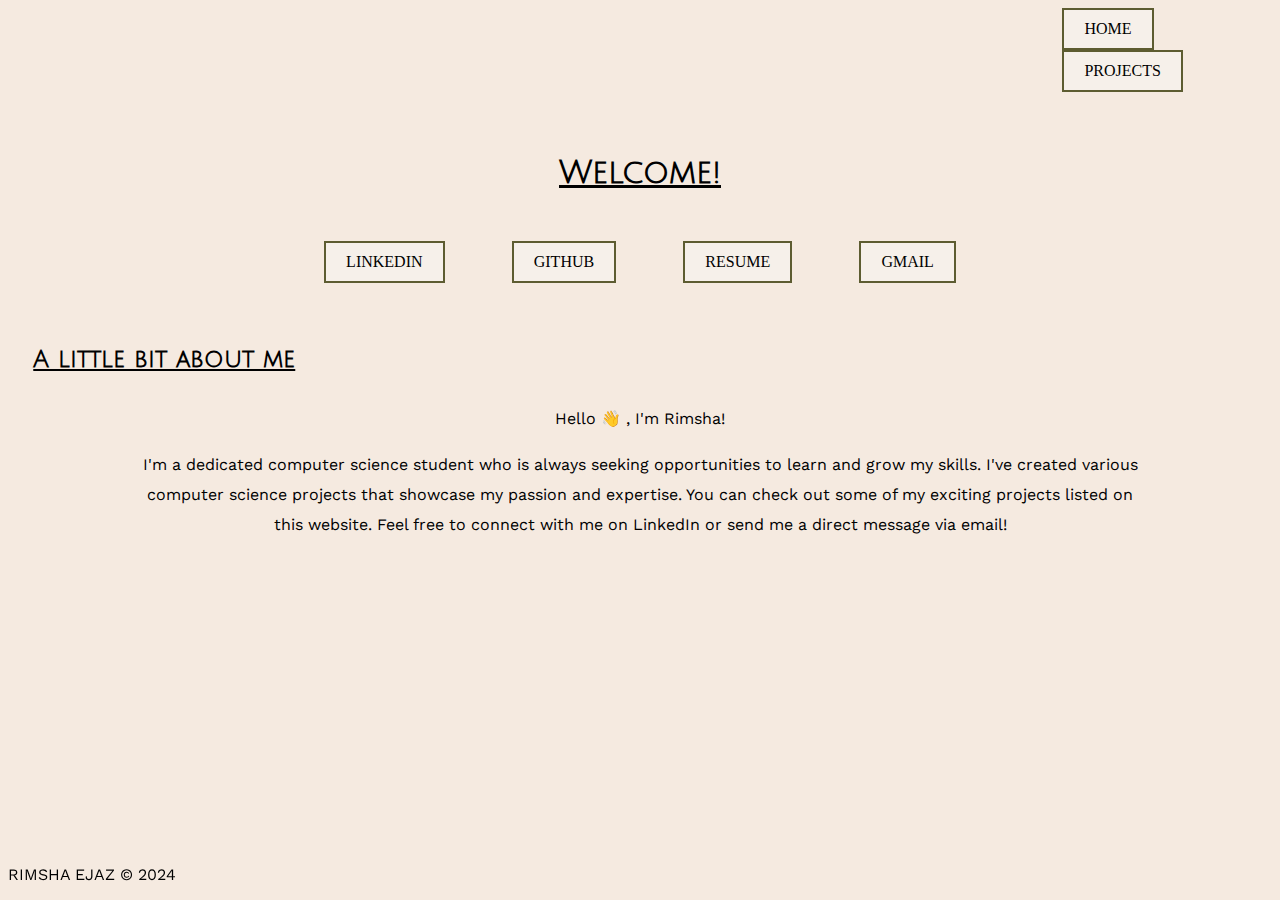
==== index.html @ baedec99 "Add files via upload" ====
<!DOCTYPE html>
<html>
  <head>
    <meta charset="utf-8" />
    <meta http-equiv="X-UA-Compatible" content="IE=edge" />
    <title>Rimsha Ejaz</title>
    <link rel="icon" href="images/favicon.ico">
    <meta name="viewport" content="width=device-width, initial-scale=1" />
    <link rel="stylesheet" type="text/css" media="screen" href="main.css" />

    <link rel="apple-touch-icon" sizes="180x180" href="/apple-touch-icon.png">
    <link rel="icon" type="image/png" sizes="32x32" href="/favicon-32x32.png">
    <link rel="icon" type="image/png" sizes="16x16" href="/favicon-16x16.png">
    <link rel="manifest" href="/site.webmanifest">
  </head>

  <body>
    <nav id="links" class="main-links">
      <a class="main-links" href="index.html">HOME</a>
      <a class="main-links" href="project.html">PROJECTS</a>
  </nav>
    <header>
      <h1>Welcome!</h1>
    </header>
    <main>
      <section>
        <article class="contact-links">
          <a class="contact" href="https://www.linkedin.com/in/rimsha-e-67912b248/" target="_blank">LINKEDIN</a>
          <a class="contact" href="https://github.com/rimshaejaz" target="_blank">GITHUB</a>
          <a class="contact" href="/Users/rimshaejaz/Downloads/Resume/Rimsha Ejaz CS Resume 2025.pdf" target="_blank">RESUME</a>
          <a class="contact" href="mailto:ejazrimsha76@gmail.com" target="_blank">GMAIL</a>
        </article>
        <article class="intro-para">
          <h2 class="intro">A little bit about me</h2>
          <p class="intro">Hello <span class="wave">👋</span> , I'm Rimsha! </p>
          <p class="intro">
            I'm a dedicated computer science student who is 
            always seeking opportunities to learn and grow my skills. I've created various computer
            science projects that showcase my passion and expertise. You can
            check out some of my exciting projects listed on this website. Feel free to connect with me 
            on LinkedIn or send me a direct message via email! 
          </p>
        </article>
      </section>
    </main>
    <footer id="footer" class="footer"><p>RIMSHA EJAZ &copy 2024</p></footer>
  </body>
</html>
---- main.css ----
/*  ===== MOBILE styles (reside at the top and are inherited by all devices) ===== */
/*  ===== See tablet, desktop, and print @media queries at the bottom. */


/*   ----- Imports  -----  */
  /* @import 'node_modules/modern-normalize/modern-normalize.css';  npm install modern-normalize  Resets elements for browser consistency.  https://www.npmjs.com/package/modern-normalize */         
  /* @import "component1.css";   Component-specific stylesheets, if any.   */
  /* @import url(//fonts.googleapis.com/css?family=Font+Name); Add fonts from a hosted services like Google Fonts.   */

  @import url('https://fonts.googleapis.com/css2?family=Julius+Sans+One&display=swap');
  @import url('https://fonts.googleapis.com/css2?family=Work+Sans&display=swap');
  /*   ----- Variables  -----  */
:root {
    --olive: #5d5c31;
    --white: #f6f0ea;
    --burgundy: #8C2B32;
    --black: #000000;
    --cream: #F5eae0;
  }
  
  /*  ----- Viewport ----- elements inherited by all remaining elements ----- */
  body {       /* Can alternatively define in html {}. */
    background-color: var(--cream);
    p {font-family: 'Work Sans', generic;}
    h1, h2, h3, h4, h5, h6, footer {font-family: 'Julius Sans One', generic;} /* Define with at least one font name and its related generic family name.*/
  }
  h1, h2{ 
    text-align: center;
    text-decoration: underline;
  }

  h3 {
    text-decoration: underline;
  }
  
  h2.intro{
    text-align: left;
    text-decoration: underline;
    margin-bottom: 2.5%;
    margin-left: 2%;
  }

  p.intro{
    margin-left: 10%;
    margin-right: 10%;
    text-align: center;
    line-height: 30px;
  }

  p.project {
    margin-left: 1.5%;
  }

  /*  ----- Page layout blocks -----  */
  header {
    margin-top: 5%;
  }

  article.contact-links {
    text-align: center;
    margin-top: 4%;
  }

  article.intro-para{
    margin-top: 5%;
    text-align: left;
  }

  article.hogwarts {
    margin-top: 5%;
  }

  section.projects {
    margin-top: 5%;
    margin-left: 2.5%;
    margin-right: 2.5%;
  }

  footer {
    position: fixed;
    bottom: 0;
    width: 100%;
  }

  
  /* ----- Anchors ----- Text links */
  a:link, a:visited {
    background-color: var(--white);
    color: #000000;
    border: 2px solid #5d5c31;
    padding: 10px 20px;
    text-align: center;
    text-decoration: none;
    display: inline-block;
  }
  
  a:hover, a:active {
    background-color: var(--olive);
    color: var(--white);
  }

  a.main-links{
    margin-left: 2.5%;
    margin-right: 2.5%;
  }

  a.contact {
    margin-left: 2.5%;
    margin-right: 2.5%;
  }


  
  /*  ----- Navigation & Footer -----   */
  nav.main-links {
    margin-left: 83%;
  }

  
  @keyframes App-logo {}
  
  /*   ===== TABLET  media query overrides mobile styles ===== */
  @media all and (min-width: 600px) {}
  
  /*   ===== DESKTOP  media query overrides mobile and tablet styles ===== */
  @media all and (min-width: 1080px) {}
  
  /*   ===== PRINT  media query overrides previous styles =====  */
  @media print {}
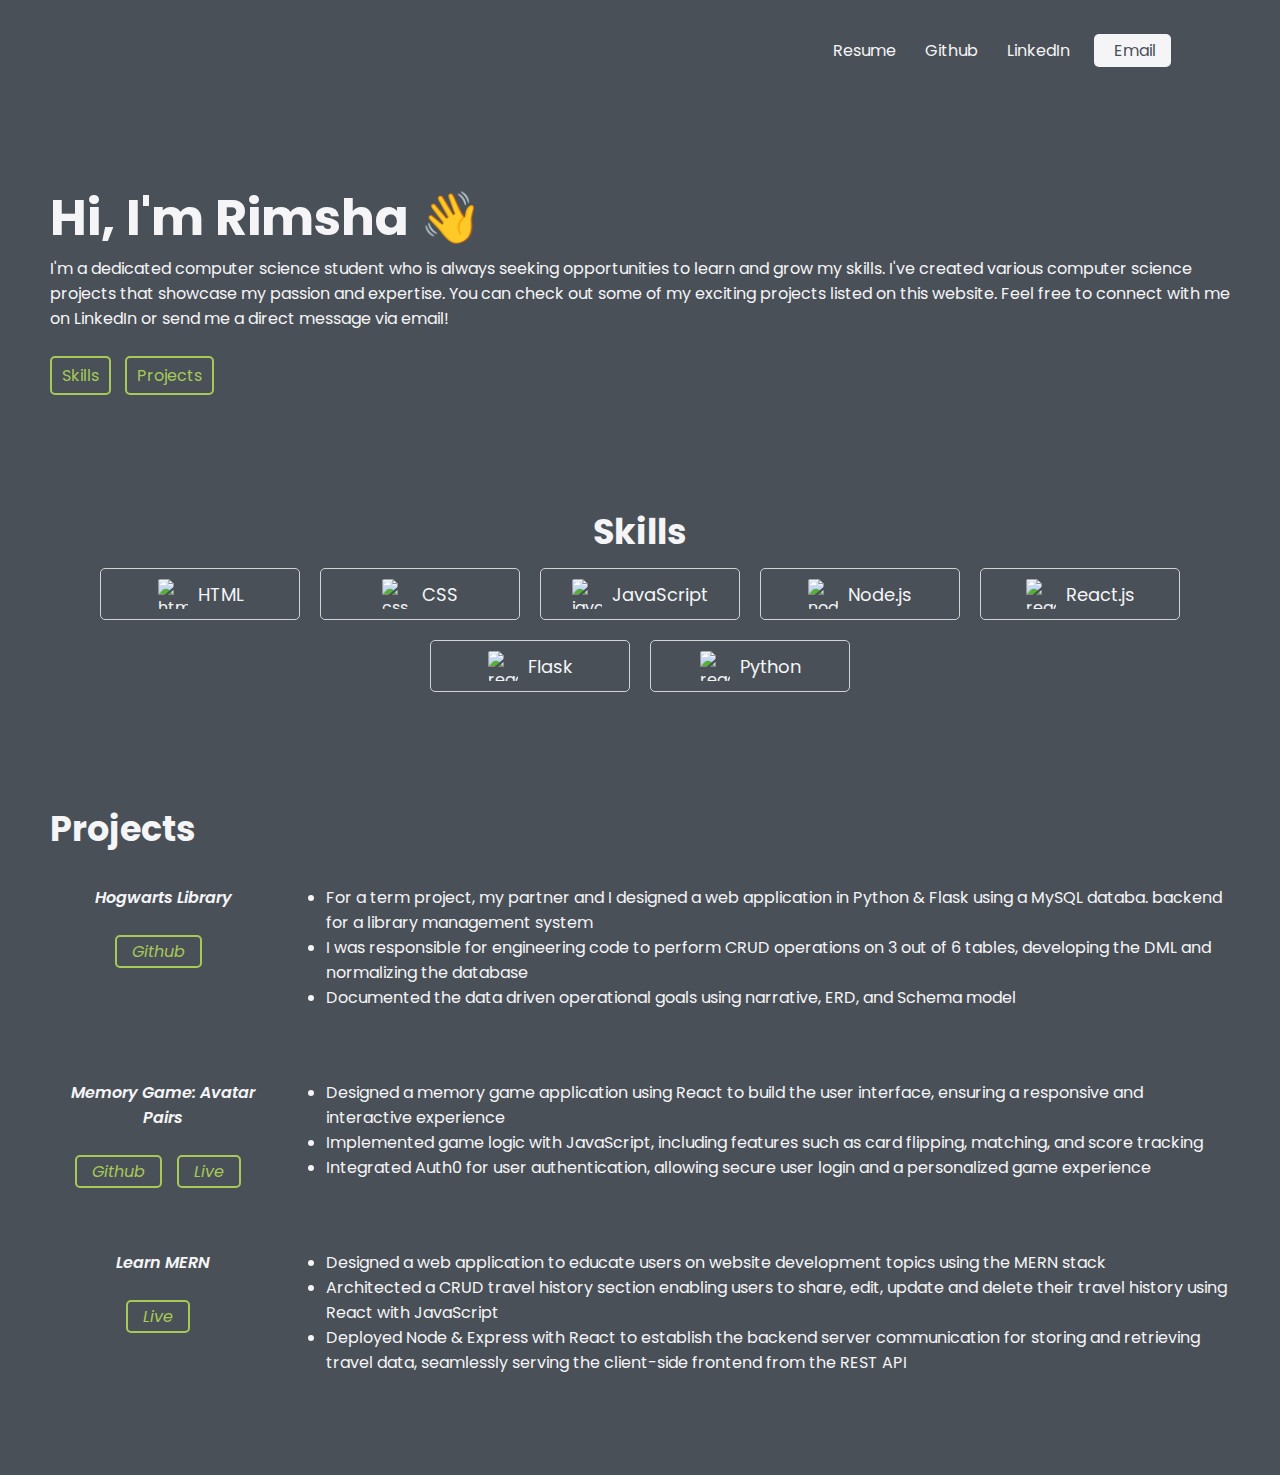
==== commit 6faaaea6: "Update index.html" ====
--- a/index.html
+++ b/index.html
@@ -1,48 +1,194 @@
 <!DOCTYPE html>
-<html>
-  <head>
-    <meta charset="utf-8" />
-    <meta http-equiv="X-UA-Compatible" content="IE=edge" />
-    <title>Rimsha Ejaz</title>
-    <link rel="icon" href="images/favicon.ico">
-    <meta name="viewport" content="width=device-width, initial-scale=1" />
-    <link rel="stylesheet" type="text/css" media="screen" href="main.css" />
+<html lang="en">
+<head>
+  <meta charset="UTF-8">
+  <meta http-equiv="X-UA-Compatible" content="IE=edge">
+  <meta name="viewport" content="width=device-width, initial-scale=1.0">
 
-    <link rel="apple-touch-icon" sizes="180x180" href="/apple-touch-icon.png">
+  <link rel="preconnect" href="https://fonts.googleapis.com">
+  <link rel="preconnect" href="https://fonts.gstatic.com" crossorigin>
+  <link href="https://fonts.googleapis.com/css2?family=Poppins:wght@400;600&display=swap" rel="stylesheet">
+
+  <link rel="stylesheet" href="https://cdnjs.cloudflare.com/ajax/libs/font-awesome/6.4.0/css/all.min.css" integrity="sha512-iecdLmaskl7CVkqkXNQ/ZH/XLlvWZOJyj7Yy7tcenmpD1ypASozpmT/E0iPtmFIB46ZmdtAc9eNBvH0H/ZpiBw==" crossorigin="anonymous" referrerpolicy="no-referrer" />
+
+  <link rel="stylesheet" href="styles.css">
+
+  <title>Rimsha Ejaz</title>
+  <link rel="icon" href="images/favicon.ico">
+
+  <link rel="apple-touch-icon" sizes="180x180" href="/apple-touch-icon.png">
     <link rel="icon" type="image/png" sizes="32x32" href="/favicon-32x32.png">
     <link rel="icon" type="image/png" sizes="16x16" href="/favicon-16x16.png">
     <link rel="manifest" href="/site.webmanifest">
-  </head>
+</head>
+<body>
+  <!-- Navigation -->
+  <nav>
+    <div class="contact">
+        <a href="https://docs.google.com/document/d/1c_NorqgYBsysrqrWjYAfCnpWutit0Jo2-Gw39bawdCs/edit?usp=sharing" target="_blank" rel="noopener noreferrer">
+            <i class="fa-regular fa-file"></i>
+            <span>Resume</span>
+          </a>  
 
-  <body>
-    <nav id="links" class="main-links">
-      <a class="main-links" href="index.html">HOME</a>
-      <a class="main-links" href="project.html">PROJECTS</a>
+        <a href="https://github.com/rimshaejaz" target="_blank" rel="noopener noreferrer">
+            <i class="fa-brands fa-github"></i>
+            <span>Github</span>
+        </a>
+      
+        <a href="https://www.linkedin.com/in/rimsha-e-67912b248/" target="_blank" rel="noopener noreferrer">
+            <i class="fa-brands fa-linkedin"></i>
+            <span>LinkedIn</span>
+        </a>
+      
+        <a href="mailto:ejazrimsha76@gmail.com">
+            <i class="fa-solid fa-envelope"></i>
+            <span>Email</span>
+        </a>
+    </div>
   </nav>
-    <header>
-      <h1>Welcome!</h1>
-    </header>
-    <main>
-      <section>
-        <article class="contact-links">
-          <a class="contact" href="https://www.linkedin.com/in/rimsha-e-67912b248/" target="_blank">LINKEDIN</a>
-          <a class="contact" href="https://github.com/rimshaejaz" target="_blank">GITHUB</a>
-          <a class="contact" href="/Users/rimshaejaz/Downloads/Resume/Rimsha Ejaz CS Resume 2025.pdf" target="_blank">RESUME</a>
-          <a class="contact" href="mailto:ejazrimsha76@gmail.com" target="_blank">GMAIL</a>
-        </article>
-        <article class="intro-para">
-          <h2 class="intro">A little bit about me</h2>
-          <p class="intro">Hello <span class="wave">👋</span> , I'm Rimsha! </p>
-          <p class="intro">
+
+  <main>
+    <!-- SECTION 1: About me -->
+    <section class="about">
+      <div class="text">
+        <h2>Hi, I'm Rimsha 👋</h2>
+        <p class="intro">
             I'm a dedicated computer science student who is 
             always seeking opportunities to learn and grow my skills. I've created various computer
             science projects that showcase my passion and expertise. You can
             check out some of my exciting projects listed on this website. Feel free to connect with me 
             on LinkedIn or send me a direct message via email! 
           </p>
-        </article>
-      </section>
-    </main>
-    <footer id="footer" class="footer"><p>RIMSHA EJAZ &copy 2024</p></footer>
-  </body>
-</html>+        <div class="links">
+          <a href="#skills">
+            <i class="fa-solid fa-code"></i>
+            <span>Skills</span>
+          </a>
+          
+          <a href="#projects">
+            <i class="fa-solid fa-pen"></i>
+            <span>Projects</span>
+          </a>
+        </div>
+      </div>
+
+      <!-- <div class="headshot">
+        <img class="headshot" src="images/headshot.png" alt="rimsha headshot">
+      </div> -->
+    </section>
+
+    <!-- Skills -->
+    <section id="skills" class="skills-section">
+      <h2>Skills</h2>
+      <div class="cells">
+        <div class="cell">
+            <img src="images/html-logo.webp" alt="html logo">
+            <span>HTML</span>
+        </div>
+        
+        <div class="cell">
+            <img src="images/css-logo.webp" alt="css logo">
+            <span>CSS</span>
+        </div>
+        
+        <div class="cell">
+            <img src="images/javascript-logo.webp" alt="javascript logo">
+            <span>JavaScript</span>
+        </div>
+        
+        <div class="cell">
+            <img src="images/node-logo.webp" alt="node logo">
+            <span>Node.js</span>
+        </div>
+        
+        <div class="cell">
+            <img src="images/react-logo.webp" alt="react logo">
+            <span>React.js</span>
+        </div>
+
+        <div class="cell">
+            <img src="images/flask-logo.png" alt="react logo">
+            <span>Flask</span>
+        </div>
+
+        <div class="cell">
+            <img src="images/python-logo.jpg" alt="react logo">
+            <span>Python</span>
+        </div>
+      </div>
+    </section>
+
+    <!-- Projects -->
+    <section id="projects" class="projects-section">
+      <h2>Projects</h2>
+
+      <div class="group">
+        <div class="project-details">
+          <p>Hogwarts Library</p>
+          <a class="project" href="https://github.com/rimshaejaz/Hogwarts_Library" target="_blank" rel="noopener noreferrer">Github</a>
+        </div>
+        <div class="text-hogwarts">
+            <ul>
+                <li> 
+                    For a term project, my partner and I designed a web application in Python & Flask using a MySQL databa.
+                    backend for a library management system
+                </li>
+                <li>
+                    I was responsible for engineering code to perform CRUD operations on 3 out of 6 tables, developing the
+                    DML and normalizing the database
+                </li>
+                <li>
+                    Documented the data driven operational goals using narrative, ERD, and Schema model
+                </li>
+            </ul>
+        </div>
+      </div>
+
+      <div class="group">
+        <div class="project-details">
+          <p>Memory Game: Avatar Pairs</p>
+          <a class="project" href="https://github.com/rimshaejaz/memory-game" target="_blank" rel="noopener noreferrer">Github</a>
+          <a class="project" href="https://atla-memory.onrender.com/" target="_blank"  rel="noopener noreferrer">Live</a>
+        </div>
+        <div class="text-memory">
+            <ul>
+                <li> 
+                    Designed a memory game application using React to build the user interface, ensuring a responsive and
+                    interactive experience
+                </li>
+                <li>
+                    Implemented game logic with JavaScript, including features such as card flipping, matching, and score
+                    tracking
+                </li>
+                <li>
+                    Integrated Auth0 for user authentication, allowing secure user login and a personalized game experience
+                </li>
+            </ul>
+        </div>
+      </div>
+
+      <div class="group">
+        <div class="project-details">
+          <p>Learn MERN</p>
+          <a class="project" href="https://learn-mern-with-rimsha.onrender.com/" target="_blank" rel="noopener noreferrer">Live</a>
+        </div>
+        <div class="text-mern">
+            <ul>
+                <li> 
+                    Designed a web application to educate users on website development topics using the MERN stack
+                </li>
+                <li>
+                    Architected a CRUD travel history section enabling users to share, edit, update and delete their travel history
+                    using React with JavaScript
+                </li>
+                <li>
+                    Deployed Node & Express with React to establish the backend server communication for storing and
+                    retrieving travel data, seamlessly serving the client-side frontend from the REST API
+                </li>
+            </ul>
+        </div>
+      </div>
+    </section>
+  </main>
+</body>
+</html>
--- a/styles.css
+++ b/styles.css
@@ -0,0 +1,251 @@
+:root{
+    --background-color: #495057;
+    --link-color: #a7c957;
+    --text-color: #f5f5f7;
+  }
+  
+  *{
+    margin: 0;
+    padding: 0;
+    box-sizing: border-box;
+  }
+  
+  html{
+    scroll-behavior: smooth;
+  }
+  
+  body {
+    font-family: 'Poppins', sans-serif;
+    color: var(--text-color);
+    background-color: var(--background-color);
+    max-width: 1400px;
+    margin: 0 auto;
+  }
+  
+  a {
+    color: var(--link-color);
+    text-decoration: none;
+  }
+  
+  /* Navigation */
+  nav {
+    display: flex;
+    justify-content: space-between;
+    align-items: center;
+    padding: 0 50px;
+    height: 100px;
+    margin-left: 60%;
+    position: sticky;
+    background-color: var(--background-color);
+  }
+  
+  nav .contact a {
+    color: var(--text-color);
+    margin: 0 10px;
+  }
+  
+  nav .contact a:last-child {
+    color: var(--background-color);
+    background-color: var(--text-color);
+    padding: 5px 15px;
+    border-radius: 5px;
+  }
+  
+  nav .contact a span {
+    margin-left: 5px;
+  }
+  
+  /* About me */
+  .about {
+    display: flex;
+    justify-content: space-between;
+    align-items: center;
+    padding: 0 50px;
+    margin-top: 80px;
+    margin-bottom: 100px;
+    gap: 40px;
+  }
+  
+  .about .text {
+    flex: 5;
+  }
+  
+  .about .text h2 {
+    font-size: 50px;
+  }
+  
+  .about .text .links {
+    margin-top: 25px;
+  }
+  
+  .about .text .links a {
+    display: inline-block;
+    padding: 5px 10px;
+    border: 2px solid var(--link-color);
+    border-radius: 5px;
+    margin-right: 10px;
+    margin-bottom: 10px;
+    transition: .1s;
+  }
+  
+  .about .text .links a:hover {
+    color: var(--text-color);
+    border: 2px solid var(--text-color);
+  }
+  
+  /* Skills */
+
+  .skills-section {
+    padding: 0 50px;
+    margin-bottom: 100px;
+  }
+  
+  .skills-section h2 {
+    text-align: center;
+    font-size: 35px;
+  }
+  
+  .skills-section .text {
+    text-align: center;
+    margin-bottom: 20px;
+  }
+  
+  .skills-section .cells {
+    display: flex;
+    justify-content: center;
+    flex-wrap: wrap;
+  }
+  
+  .skills-section .cells .cell {
+    display: flex;
+    justify-content: center;
+    align-items: center;
+    gap: 10px;
+  
+    width: 200px;
+    padding: 10px 20px;
+    margin: 10px;
+    border: 1.5px solid #d3d3d3;
+    border-radius: 5px;
+  }
+  
+  .skills-section .cells .cell img {
+    width: 30px;
+    height: 30px;
+    object-fit: contain;
+    border-radius: 2px;
+  }
+  
+  .skills-section .cells .cell span {
+    font-size: 18px;
+  }
+  
+  /* Projects */
+  .projects-section {
+    padding: 0 50px;
+    margin-bottom: 100px;
+  }
+  
+  .projects-section h2 {
+    font-size: 35px;
+    margin-bottom: 30px;
+  }
+  
+  .projects-section .group {
+    display: flex;
+    align-items: center;
+    gap: 50px;
+  }
+  
+  .projects-section .group .project-details {
+    text-align: center;
+    flex: 2;
+    margin-bottom: auto;
+    font-style:italic;
+  }
+
+  .projects-section .group .project-details a {
+    margin-top: 25px;
+  }
+  
+  .projects-section .group .project-details a {
+    display: inline-block;
+    padding: 2px 15px;
+    border: 2px solid var(--link-color);
+    border-radius: 5px;
+    margin-right: 10px;
+    margin-bottom: 10px;
+    transition: .1s;
+  }
+  
+  .projects-section .group .project-details a:hover {
+    color: var(--text-color);
+    border: 2px solid var(--text-color);
+  }
+  
+  .projects-section .group .project-details p {
+    font-weight: 600;
+  }
+  
+  .projects-section .group .project-details p:last-child {
+    font-weight: normal;
+  }
+
+  .projects-section .group .text-hogwarts {
+    flex: 8;
+    margin-bottom: 70px;
+
+  }
+
+  .projects-section .group .text-memory {
+    flex: 8;
+    margin-bottom: 70px;
+  }
+
+  .projects-section .group .text-mern {
+    flex: 8;
+  }
+  
+  @media (max-width: 850px) {
+    /* About me */
+    .about .text h2 {
+      font-size: 35px;
+    }
+  }
+  
+  
+  @media (max-width: 600px) {
+    /* Navigation */
+    nav {
+      padding: 0 20px;
+    }
+  
+    nav .right a {
+      font-size: 22px;
+    }
+  
+    nav .right a:last-child {
+      color: var(--text-color);
+      background-color: transparent;
+      padding: 0;
+    }
+  
+    nav .right a span {
+      display: none;
+    }
+  
+    /* skills */
+    .skills-section {
+      padding: 0 20px;
+    }
+  
+    .skills-section .cells .cell span {
+      font-size: 16px;
+    }
+  
+    /* projects */
+    .projects-section {
+      padding: 0 20px;
+    }
+  
+  }
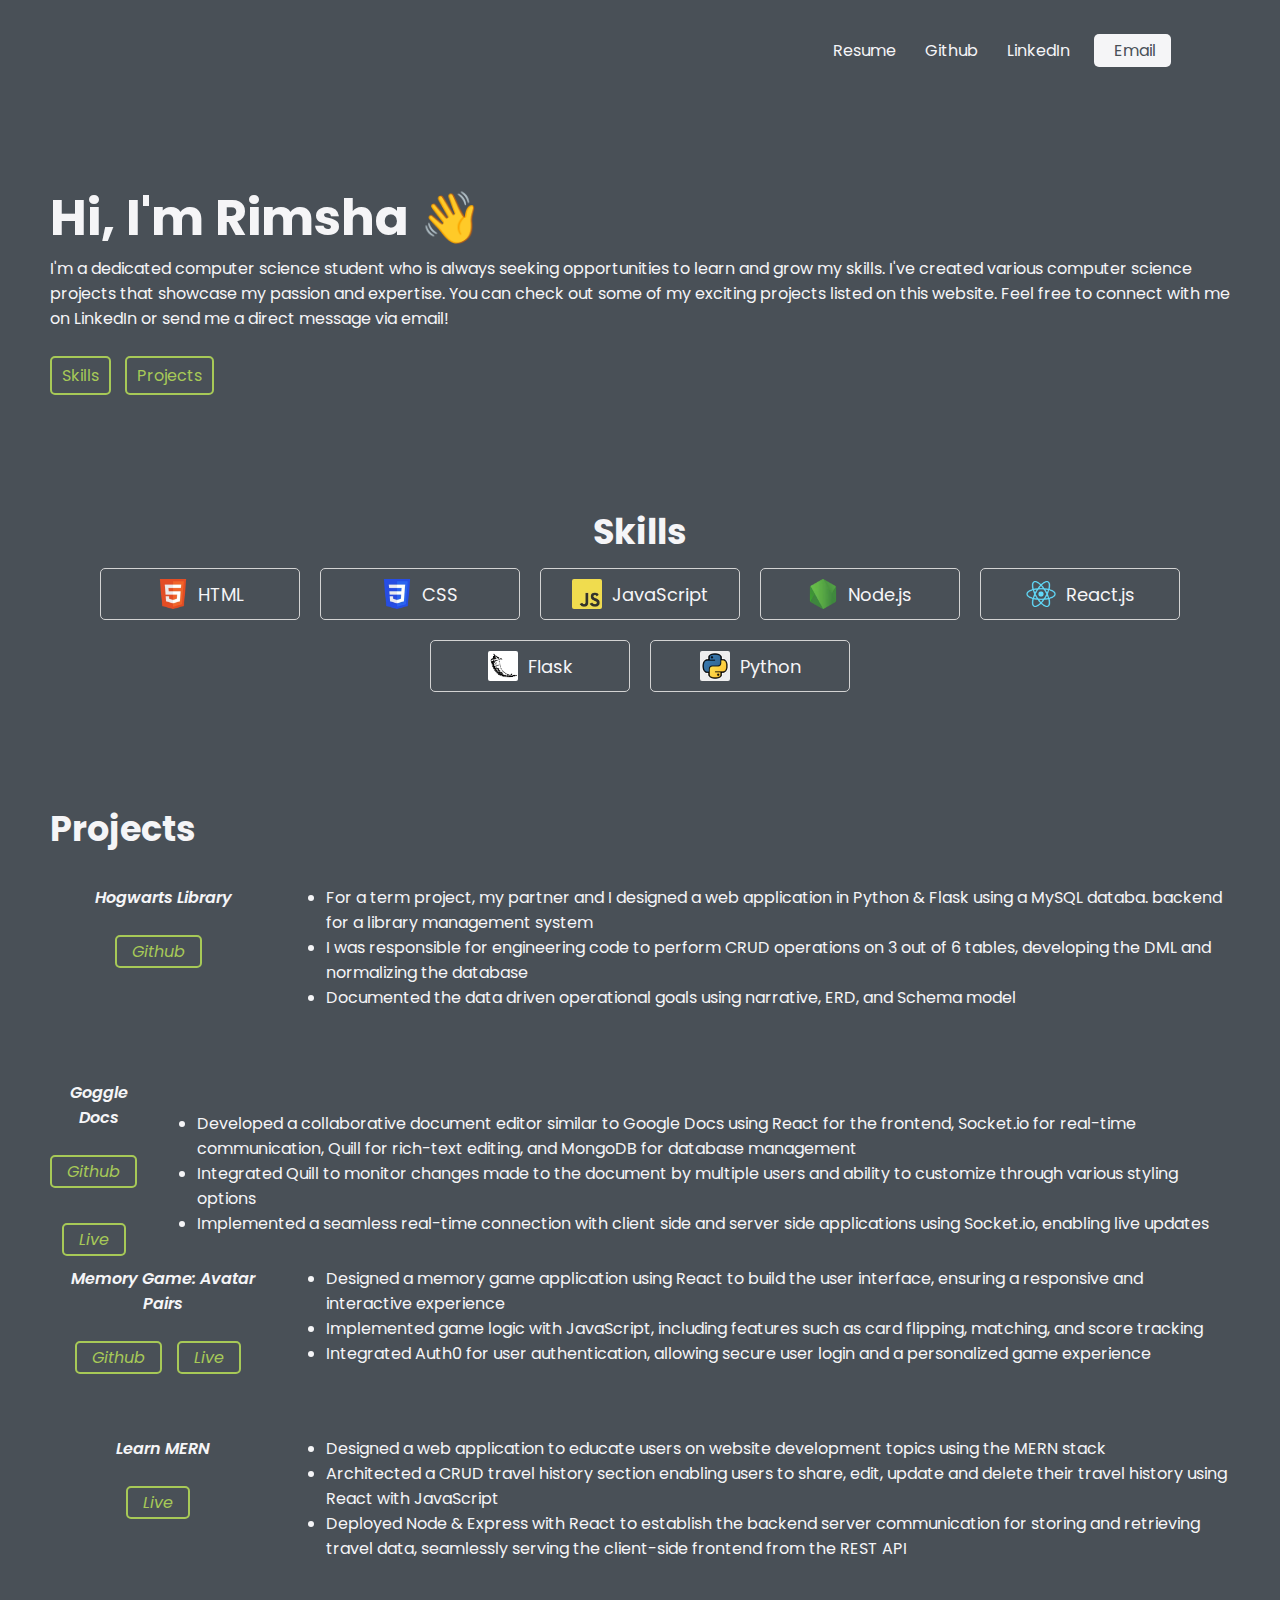
==== commit 99c1d819: "Update index.html" ====
--- a/index.html
+++ b/index.html
@@ -146,6 +146,28 @@
 
       <div class="group">
         <div class="project-details">
+          <p>Goggle Docs</p>
+          <a class="project" href="https://github.com/rimshaejaz/goggle-docs" target="_blank" rel="noopener noreferrer">Github</a>
+          <a class="project" href="https://goggle-docs-f0l8.onrender.com/document/13e48059-cfd0-436b-9040-6221ad122f3d" target="_blank"  rel="noopener noreferrer">Live</a>
+        </div>
+        <div class="text-docs">
+            <ul>
+                <li> 
+                  Developed a collaborative document editor similar to Google Docs using React for the frontend, Socket.io for real-time communication, 
+                  Quill for rich-text editing, and MongoDB for database management
+                </li>
+                <li>
+                  Integrated Quill to monitor changes made to the document by multiple users and ability to customize through various styling options
+                </li>
+                <li>
+                  Implemented a seamless real-time connection with client side and server side applications using Socket.io, enabling live updates
+                </li>
+            </ul>
+        </div>
+      </div>
+      
+      <div class="group">
+        <div class="project-details">
           <p>Memory Game: Avatar Pairs</p>
           <a class="project" href="https://github.com/rimshaejaz/memory-game" target="_blank" rel="noopener noreferrer">Github</a>
           <a class="project" href="https://atla-memory.onrender.com/" target="_blank"  rel="noopener noreferrer">Live</a>
